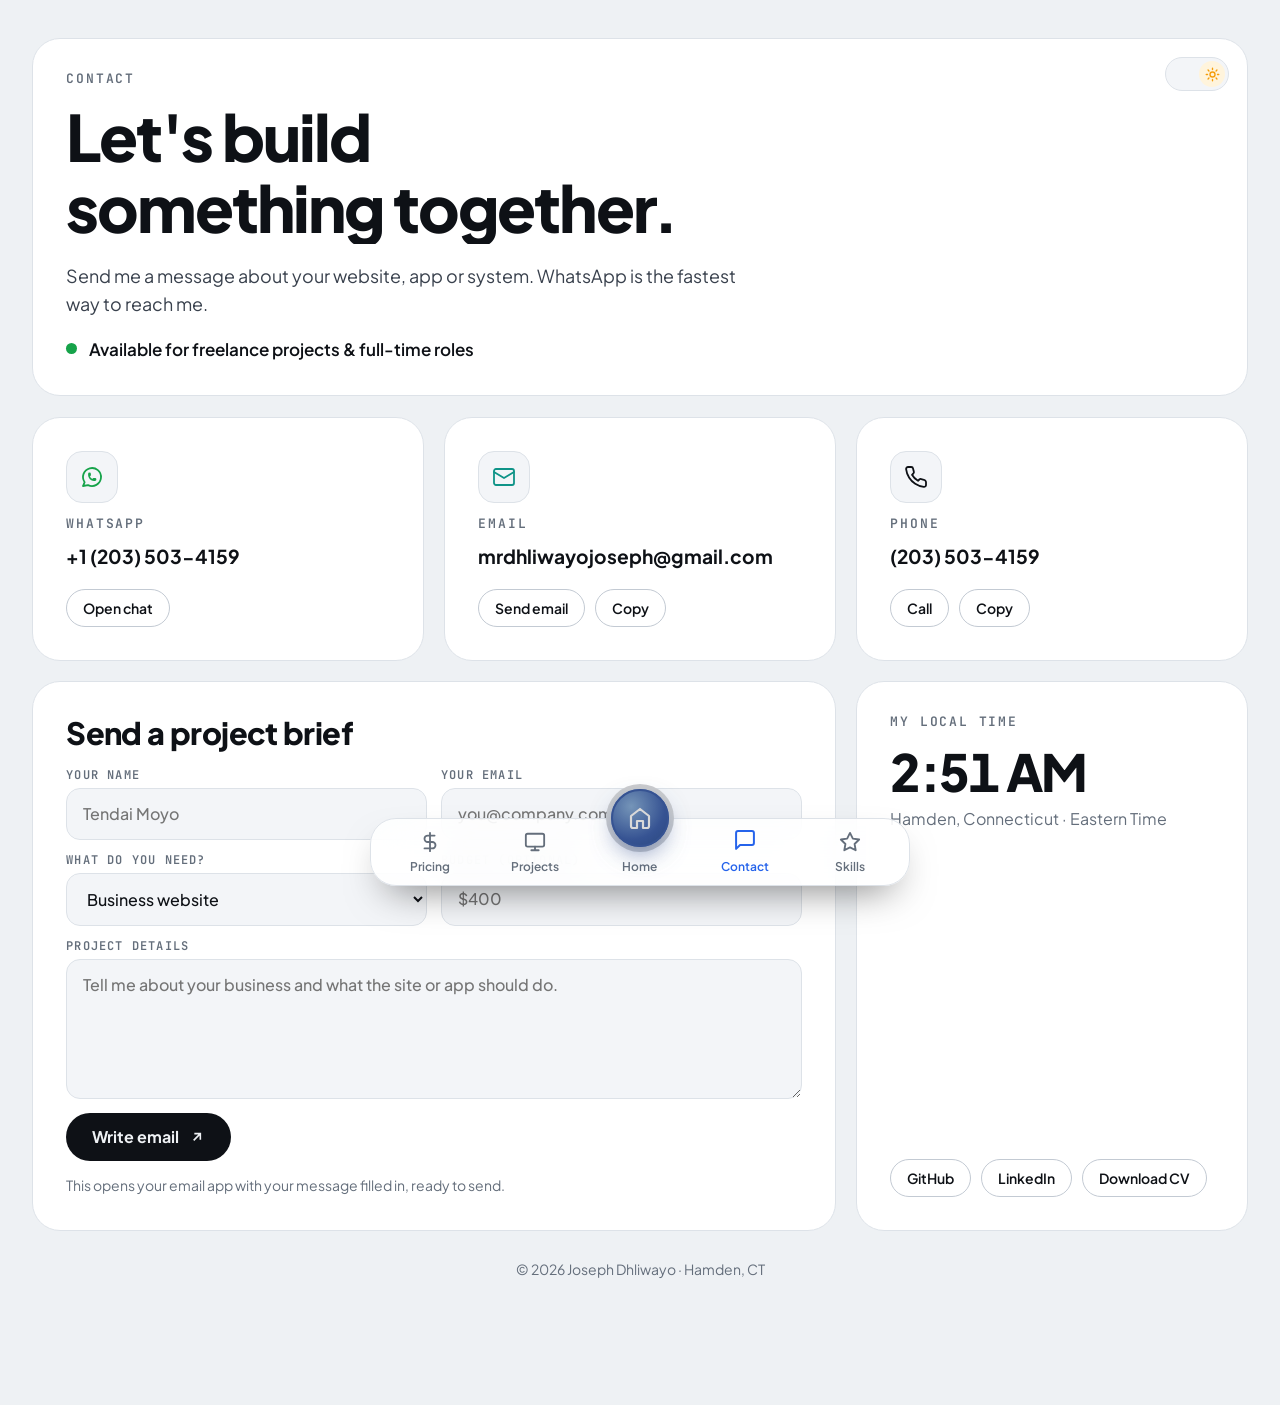
==== contact.html @ f0b7a766 "Split portfolio into five standalone pages Home, Pricing, Projects, Contact and Skills share styles." ====
<!doctype html>
<html lang="en" data-theme="dark">
<head>
<meta charset="utf-8">
<meta name="viewport" content="width=device-width, initial-scale=1, viewport-fit=cover">
<title>Contact · Joseph Dhliwayo</title>
<meta name="description" content="Contact Joseph Dhliwayo by WhatsApp, email or phone about your project.">
<meta name="theme-color" content="#0b0d10">
<script>
  // Set the theme before paint so there is no flash; skip the dock intro after the first page.
  (function () {
    var d = document.documentElement, t = null;
    try { t = localStorage.getItem('theme'); } catch (e) {}
    if (!t) t = matchMedia('(prefers-color-scheme: light)').matches ? 'light' : 'dark';
    d.setAttribute('data-theme', t);
    try { if (sessionStorage.getItem('dock')) d.classList.add('dock-seen'); sessionStorage.setItem('dock', 1); } catch (e) {}
  })();
</script>
<link rel="preconnect" href="https://fonts.googleapis.com">
<link rel="preconnect" href="https://fonts.gstatic.com" crossorigin>
<link rel="stylesheet" href="https://fonts.googleapis.com/css2?family=Plus+Jakarta+Sans:wght@400;500;600;700;800&family=JetBrains+Mono:wght@500;600&display=swap">
<link rel="stylesheet" href="styles.css">
</head>
<body>
<div class="wrap">
  <main class="grid">

    <section class="tile page-head">
      <button class="theme" id="theme" type="button" aria-label="Switch light or dark theme">
        <span class="knob">
          <svg class="moon" viewBox="0 0 24 24" fill="none" stroke="currentColor" stroke-width="2.2" stroke-linecap="round" stroke-linejoin="round"><path d="M21 12.8A9 9 0 1 1 11.2 3a7 7 0 0 0 9.8 9.8z"/></svg>
          <svg class="sun" viewBox="0 0 24 24" fill="none" stroke="currentColor" stroke-width="2.2" stroke-linecap="round"><circle cx="12" cy="12" r="4"/><path d="M12 2v2M12 20v2M4.9 4.9l1.4 1.4M17.7 17.7l1.4 1.4M2 12h2M20 12h2M4.9 19.1l1.4-1.4M17.7 6.3l1.4-1.4"/></svg>
        </span>
      </button>
      <div class="label">Contact</div>
      <h1 data-split>Let's build something together.</h1>
      <p>Send me a message about your website, app or system. WhatsApp is the fastest way to reach me.</p>
      <div class="status"><span class="dot"></span> Available for freelance projects &amp; full-time roles</div>
    </section>

    <section class="tile c-card">
      <span class="c-icon c-green"><svg viewBox="0 0 24 24" fill="none" stroke="currentColor" stroke-width="1.8" stroke-linecap="round" stroke-linejoin="round"><path d="M3 21l1.65-3.8a9 9 0 1 1 3.4 2.9L3 21"/><path d="M9 10a.5.5 0 0 0 1 0V9a.5.5 0 0 0-1 0v1a5 5 0 0 0 5 5h1a.5.5 0 0 0 0-1h-1a.5.5 0 0 0 0 1"/></svg></span>
      <span class="label">WhatsApp</span>
      <span class="val">+1 (203) 503-4159</span>
      <div class="actions">
        <a class="pill" href="https://wa.me/12035034159" target="_blank" rel="noopener">Open chat</a>
      </div>
    </section>

    <section class="tile c-card">
      <span class="c-icon c-teal"><svg viewBox="0 0 24 24" fill="none" stroke="currentColor" stroke-width="1.8" stroke-linecap="round" stroke-linejoin="round"><rect x="2" y="4" width="20" height="16" rx="2"/><path d="m22 7-10 6L2 7"/></svg></span>
      <span class="label">Email</span>
      <span class="val">mrdhliwayojoseph@gmail.com</span>
      <div class="actions">
        <a class="pill" href="mailto:mrdhliwayojoseph@gmail.com">Send email</a>
        <button class="pill" type="button" data-copy="mrdhliwayojoseph@gmail.com">Copy</button>
      </div>
    </section>

    <section class="tile c-card">
      <span class="c-icon"><svg viewBox="0 0 24 24" fill="none" stroke="currentColor" stroke-width="1.8" stroke-linecap="round" stroke-linejoin="round"><path d="M22 16.9v3a2 2 0 0 1-2.2 2 19.8 19.8 0 0 1-8.6-3.1 19.5 19.5 0 0 1-6-6A19.8 19.8 0 0 1 2.1 4.2 2 2 0 0 1 4.1 2h3a2 2 0 0 1 2 1.7c.1.9.4 1.8.7 2.7a2 2 0 0 1-.5 2.1L8 9.8a16 16 0 0 0 6 6l1.3-1.3a2 2 0 0 1 2.1-.4c.9.3 1.8.6 2.7.7a2 2 0 0 1 1.7 2z"/></svg></span>
      <span class="label">Phone</span>
      <span class="val">(203) 503-4159</span>
      <div class="actions">
        <a class="pill" href="tel:+12035034159">Call</a>
        <button class="pill" type="button" data-copy="+1 203 503 4159">Copy</button>
      </div>
    </section>

    <section class="tile form-tile">
      <h2>Send a project brief</h2>
      <form id="contact-form">
        <div class="field"><label for="name">Your name</label><input id="name" name="name" required autocomplete="name" placeholder="Tendai Moyo"></div>
        <div class="field"><label for="email">Your email</label><input id="email" name="email" type="email" required autocomplete="email" placeholder="you@company.com"></div>
        <div class="field"><label for="topic">What do you need?</label>
          <select id="topic" name="topic">
            <option>Business website</option>
            <option>Landing page</option>
            <option>Web app or system</option>
            <option>Mobile app</option>
            <option>Hourly work</option>
            <option>Full-time role</option>
          </select>
        </div>
        <div class="field"><label for="budget">Budget (optional)</label><input id="budget" name="budget" placeholder="$400"></div>
        <div class="field full"><label for="message">Project details</label><textarea id="message" name="message" required placeholder="Tell me about your business and what the site or app should do."></textarea></div>
        <button class="btn" type="submit">Write email <svg viewBox="0 0 24 24" fill="none" stroke="currentColor" stroke-width="2.4"><path d="M7 17 17 7M8 7h9v9"/></svg></button>
        <p class="form-note">This opens your email app with your message filled in, ready to send.</p>
      </form>
    </section>

    <section class="tile clock-tile">
      <span class="label">My local time</span>
      <div class="clock" id="clock">–</div>
      <p>Hamden, Connecticut · Eastern Time</p>
      <div class="actions" style="display:flex;gap:10px;flex-wrap:wrap;margin-top:auto;padding-top:12px">
        <a class="pill" href="https://github.com/JosephDhliwayo" target="_blank" rel="noopener">GitHub</a>
        <!-- EDIT: your LinkedIn profile URL -->
        <a class="pill" href="https://www.linkedin.com/" target="_blank" rel="noopener">LinkedIn</a>
        <a class="pill" href="cv.pdf" download>Download CV</a>
      </div>
    </section>

  </main>
  <footer>© <span id="yr">2026</span> Joseph Dhliwayo · Hamden, CT</footer>
</div>

<nav class="dock" aria-label="Pages">
  <a href="/pricing" data-page="pricing">
    <svg viewBox="0 0 24 24" fill="none" stroke="currentColor" stroke-width="2" stroke-linecap="round" stroke-linejoin="round"><path d="M12 2v20M17 5H9.5a3.5 3.5 0 0 0 0 7h5a3.5 3.5 0 0 1 0 7H6"/></svg>Pricing
  </a>
  <a href="/projects" data-page="projects">
    <svg viewBox="0 0 24 24" fill="none" stroke="currentColor" stroke-width="2" stroke-linecap="round" stroke-linejoin="round"><rect x="2" y="3" width="20" height="14" rx="2"/><path d="M8 21h8M12 17v4"/></svg>Projects
  </a>
  <a href="/" data-page="home" class="home">
    <span class="orb"><svg viewBox="0 0 24 24" fill="none" stroke="currentColor" stroke-width="2.2" stroke-linecap="round" stroke-linejoin="round"><path d="m3 10 9-7 9 7v10a2 2 0 0 1-2 2h-4v-7H9v7H5a2 2 0 0 1-2-2z"/></svg></span>Home
  </a>
  <a href="/contact" data-page="contact" class="active" aria-current="page">
    <svg viewBox="0 0 24 24" fill="none" stroke="currentColor" stroke-width="2" stroke-linecap="round" stroke-linejoin="round"><path d="M21 15a2 2 0 0 1-2 2H7l-4 4V5a2 2 0 0 1 2-2h14a2 2 0 0 1 2 2z"/></svg>Contact
  </a>
  <a href="/skills" data-page="skills">
    <svg viewBox="0 0 24 24" fill="none" stroke="currentColor" stroke-width="2" stroke-linecap="round" stroke-linejoin="round"><path d="m12 2 3.1 6.3 6.9 1-5 4.9 1.2 6.8L12 17.8 5.8 21l1.2-6.8-5-4.9 6.9-1z"/></svg>Skills
  </a>
</nav>

<script src="main.js"></script>
</body>
</html>
---- styles.css ----
/* Layout: 12-column bento grid of tiles; teal accent for labels, blue for the mobile dock. Dark-first. */
:root {
  --bg: #0b0d10;
  --tile: #12151a;
  --tile-2: #181c22;
  --tile-3: #1f242c;
  --line: #22272f;
  --line-2: #3a424d;
  --fg: #f2f4f7;
  --fg-2: #d6dbe1;
  --muted: #9aa3ae;
  --muted-2: #7f8893;
  --accent: #2dd4bf;
  --accent-line: #2a6f69;
  --blue: #2f8cff;
  --live: #22c55e;
  --cta-tint: #11201f;
  --glow: rgba(45, 212, 191, .10);
  --dock: rgba(18, 21, 26, .78);
  --display: "Plus Jakarta Sans", system-ui, -apple-system, "Segoe UI", sans-serif;
  --body: "Plus Jakarta Sans", system-ui, -apple-system, "Segoe UI", sans-serif;
  --mono: "JetBrains Mono", ui-monospace, Consolas, monospace;
  --r: 28px;
  --ease: cubic-bezier(.22, 1, .36, 1);
  color-scheme: dark;
}
:root[data-theme="light"] {
  --bg: #eef1f4;
  --tile: #ffffff;
  --tile-2: #f3f5f8;
  --tile-3: #e8ecf1;
  --line: #dde2e8;
  --line-2: #c3cad3;
  --fg: #0e1116;
  --fg-2: #39414d;
  --muted: #646e7b;
  --muted-2: #7a8491;
  --accent: #0f9488;
  --accent-line: #8fd8cf;
  --blue: #2563eb;
  --live: #16a34a;
  --cta-tint: #d8f2ee;
  --glow: rgba(15, 148, 136, .08);
  --dock: rgba(255, 255, 255, .82);
  color-scheme: light;
}
* { box-sizing: border-box; -webkit-tap-highlight-color: transparent; }
html, body { margin: 0; }
html { scroll-behavior: smooth; }
body {
  background: var(--bg);
  color: var(--fg);
  font: 16px/1.55 var(--body);
  -webkit-font-smoothing: antialiased;
  transition: background-color .4s, color .4s;
}
a { color: inherit; text-decoration: none; }
a:focus-visible, button:focus-visible { outline: 2px solid var(--accent); outline-offset: 3px; }
img { max-width: 100%; display: block; }
section, header, a, figure { scroll-margin-top: 16px; }

.wrap {
  max-width: 1440px;
  margin: 0 auto;
  padding-inline: clamp(16px, 2.5vw, 36px);
  padding-block: clamp(16px, 3vw, 56px);
}
.grid {
  display: grid;
  grid-template-columns: repeat(12, minmax(0, 1fr));
  gap: 20px;
}
.tile {
  background: var(--tile);
  border: 1px solid var(--line);
  border-radius: var(--r);
  padding: clamp(22px, 2.6vw, 44px);
  min-width: 0;
  position: relative;
  overflow: hidden;
  transition: border-color .3s, transform .4s var(--ease), background-color .4s, box-shadow .4s;
}
/* Pointer spotlight (desktop) */
.tile::before {
  content: ""; position: absolute; inset: 0; z-index: 3; pointer-events: none;
  background: radial-gradient(420px circle at var(--mx, 50%) var(--my, 50%), var(--glow), transparent 60%);
  opacity: 0; transition: opacity .4s;
}
@media (hover: hover) {
  .tile:hover::before { opacity: 1; }
  a.tile:hover { border-color: var(--line-2); transform: translateY(-4px); }
}
a.tile:active { transform: scale(.98); }

/* Entrance + scroll reveal (classes added by script, so no-JS shows everything) */
@keyframes rise { from { opacity: 0; transform: translateY(26px) scale(.98); } to { opacity: 1; transform: none; } }
.js .tile.enter { animation: rise .8s var(--ease) both; animation-delay: var(--d, 0ms); }
.js .reveal { opacity: 0; transform: translateY(34px) scale(.98); transition: opacity .8s var(--ease), transform .8s var(--ease); transition-delay: var(--d, 0ms); }
.js .reveal.in { opacity: 1; transform: none; }

.label {
  font: 600 13px/1 var(--mono);
  letter-spacing: .14em;
  text-transform: uppercase;
  color: var(--muted);
}
.arrow {
  width: 56px; height: 56px; border-radius: 50%;
  border: 1px solid var(--line);
  display: grid; place-items: center;
  flex: none;
  transition: background .3s, color .3s, transform .4s var(--ease);
}
.arrow svg { width: 18px; height: 18px; transition: transform .4s var(--ease); }
a:hover .arrow { background: var(--fg); color: var(--bg); }
a:hover .arrow svg { transform: rotate(45deg); }

/* Row 1 */
.hero { grid-column: span 5; display: flex; flex-direction: column; justify-content: space-between; gap: 48px; }
.hero h1 { font: 800 clamp(30px, 3.6vw, 54px)/1.1 var(--display); letter-spacing: -.02em; margin: 0 0 18px; text-wrap: balance; padding-right: 64px; }
.hero h1 .w { display: inline-block; overflow: hidden; vertical-align: bottom; padding-bottom: .06em; }
.hero h1 .w > span { display: inline-block; animation: word .9s var(--ease) both; animation-delay: calc(150ms + var(--i) * 70ms); }
@keyframes word { from { transform: translateY(105%); } to { transform: none; } }
.hero p { font-size: clamp(17px, 1.4vw, 22px); margin: 0; max-width: 34ch; color: var(--fg-2); }
.hero p a { background: linear-gradient(var(--fg), var(--fg)) 0 100% / 100% 2px no-repeat; transition: background-size .4s var(--ease); }
.hero p a:hover { background-size: 0 2px; background-position: 100% 100%; }
.status { display: flex; align-items: center; gap: 12px; font-weight: 600; font-size: 17px; }
.dot { width: 11px; height: 11px; flex: none; border-radius: 50%; background: var(--live); box-shadow: 0 0 0 0 rgba(34,197,94,.6); animation: pulse 2.4s infinite; }
@keyframes pulse { 70% { box-shadow: 0 0 0 10px rgba(34,197,94,0); } 100% { box-shadow: 0 0 0 0 rgba(34,197,94,0); } }

/* Theme toggle */
.theme {
  position: absolute; top: 18px; right: 18px; z-index: 4;
  width: 64px; height: 34px; border-radius: 999px; padding: 0;
  background: var(--tile-2); border: 1px solid var(--line); cursor: pointer;
  transition: background .4s, border-color .3s;
}
.theme:hover { border-color: var(--line-2); }
.theme .knob {
  position: absolute; top: 3px; left: 3px; width: 26px; height: 26px; border-radius: 50%;
  display: grid; place-items: center; background: var(--tile-3); color: var(--blue);
  transition: transform .5s var(--ease), background .4s, color .4s;
}
:root[data-theme="light"] .theme .knob { transform: translateX(30px); color: #f59e0b; background: #fff4dc; }
.theme svg { width: 15px; height: 15px; position: absolute; transition: opacity .3s, transform .5s var(--ease); }
.theme .sun { opacity: 0; transform: rotate(-90deg) scale(.5); }
:root[data-theme="light"] .theme .sun { opacity: 1; transform: none; }
:root[data-theme="light"] .theme .moon { opacity: 0; transform: rotate(90deg) scale(.5); }

.proj-sm { grid-column: span 2; padding: 12px; display: flex; }
.shot {
  flex: 1; border-radius: 18px; min-height: 300px;
  position: relative; overflow: hidden;
  display: flex; flex-direction: column; justify-content: flex-end;
  padding: 18px;
  background: #181c22;
  color: #f2f4f7;
}
.shot::after { content: ""; position: absolute; inset: 0; background: linear-gradient(to top, rgba(8,10,13,.95) 10%, rgba(8,10,13,0) 62%); }
.shot > * { position: relative; z-index: 1; }
.shot > img { position: absolute; inset: 0; width: 100%; height: 100%; object-fit: cover; object-position: top left; z-index: 0; transition: transform 1.2s var(--ease), object-position 4s ease; }
a:hover .shot > img { transform: scale(1.06); }
.shot .kind { font: 700 12px/1 var(--mono); letter-spacing: .12em; text-transform: uppercase; color: #2dd4bf; margin-bottom: 8px; }
.shot .name { font-weight: 700; font-size: 17px; display: flex; justify-content: space-between; gap: 8px; align-items: center; }
.shot .name span { overflow: hidden; text-overflow: ellipsis; white-space: nowrap; }
.shot .name svg { width: 14px; height: 14px; flex: none; }

.socials { grid-column: span 3; display: grid; grid-template-columns: repeat(3, minmax(0, 1fr)); align-content: center; gap: 14px; padding: 22px; }
.icon-btn {
  width: 100%; min-width: 0; aspect-ratio: 1 / 1.15; max-width: 100%;
  border-radius: 20px; background: var(--tile-2); border: 1px solid var(--line);
  display: grid; place-items: center;
  transition: background .3s, border-color .3s, transform .4s var(--ease);
}
.icon-btn:hover { background: var(--tile-3); border-color: var(--line-2); transform: translateY(-3px); }
.icon-btn:active { transform: scale(.92); }
.icon-btn svg { width: 30px; height: 30px; transition: transform .4s var(--ease); }
.icon-btn:hover svg { transform: scale(1.12); }
.c-teal { color: var(--accent); }
.c-green { color: var(--live); }

/* Row 2 */
.photo { grid-column: span 3; padding: 0; min-height: 380px; margin: 0; background: linear-gradient(160deg, #2a2f36, #121417); color: #f2f4f7; }
.photo img { position: absolute; inset: 0; width: 100%; height: 100%; object-fit: cover; filter: grayscale(1) contrast(1.05); transition: transform 1.2s var(--ease), filter .6s; }
.photo:hover img { transform: scale(1.05); filter: grayscale(.2); }
.photo .initials { position: absolute; inset: 0; display: grid; place-items: center; font: 800 96px/1 var(--display); color: #2c323a; letter-spacing: -.04em; }
.photo .cap { position: absolute; left: 24px; bottom: 22px; z-index: 1; }
.photo .cap b { display: block; font: 800 19px/1.2 var(--display); letter-spacing: .06em; text-transform: uppercase; }
.photo .cap span { color: #c3c9d1; font-size: 15px; }
.photo::after { content: ""; position: absolute; inset: 0; background: linear-gradient(to top, rgba(0,0,0,.7), transparent 45%); }

.about { grid-column: span 4; display: flex; flex-direction: column; gap: 28px; border-bottom-color: var(--accent-line); }
.about-top { display: flex; justify-content: space-between; align-items: center; gap: 12px; }
.explore {
  display: inline-flex; align-items: center; gap: 7px;
  font: 700 11px/1 var(--mono); letter-spacing: .1em; text-transform: uppercase;
  color: var(--blue); border: 1px solid color-mix(in srgb, var(--blue) 45%, transparent);
  background: color-mix(in srgb, var(--blue) 10%, transparent);
  padding: 7px 11px; border-radius: 999px;
}
.explore i { width: 6px; height: 6px; border-radius: 50%; background: currentColor; animation: blink 1.6s infinite; }
@keyframes blink { 50% { opacity: .25; } }
.about h2 { font: 800 clamp(24px, 2.4vw, 36px)/1.22 var(--display); letter-spacing: -.015em; margin: 0; text-wrap: balance; }
.row-end { margin-top: auto; display: flex; align-items: center; justify-content: space-between; gap: 16px; font-weight: 600; font-size: 18px; }

.feature { grid-column: span 5; padding: 12px; display: flex; }
.feature .shot { min-height: 360px; padding: 26px; }
.feature .shot > img { animation: drift 16s ease-in-out infinite alternate; }
@keyframes drift { from { transform: scale(1.02); object-position: 0 0; } to { transform: scale(1.1); object-position: 30% 20%; } }
.feature .badge {
  position: absolute; top: 26px; left: 26px; z-index: 1;
  background: rgba(10,14,18,.88); border: 1px solid #2b6d68; color: #2dd4bf;
  font: 700 13px/1 var(--mono); letter-spacing: .14em; text-transform: uppercase;
  padding: 10px 16px; border-radius: 999px;
}
.feature .name { font-size: clamp(20px, 1.9vw, 28px); font-weight: 800; }
.feature .name span { white-space: normal; }
.feature .arrow { background: #f2f4f7; color: #0b0d10; width: 64px; height: 64px; border: 0; }

/* Row 3 */
.rates { grid-column: span 3; display: flex; flex-direction: column; gap: 18px; }
.price { font: 800 clamp(44px, 5vw, 72px)/1 var(--display); letter-spacing: -.03em; margin-top: 18px; font-variant-numeric: tabular-nums; }
.price small { font-size: .32em; font-weight: 600; letter-spacing: 0; }
.rates p { margin: 0; font-size: 18px; color: var(--fg-2); }
.rates .row-end { justify-content: flex-end; }

.stack { grid-column: span 4; display: flex; flex-direction: column; gap: 22px; }
.chips { display: flex; flex-wrap: wrap; gap: 10px; }
.chip { font: 500 14px/1 var(--mono); padding: 10px 14px; border-radius: 999px; background: var(--tile-2); border: 1px solid var(--line); color: var(--fg-2); transition: border-color .3s, color .3s, transform .3s var(--ease); }
.chip:hover { border-color: var(--accent); color: var(--accent); transform: translateY(-2px); }
.js .stack .chip { opacity: 0; transform: translateY(10px) scale(.9); }
.js .stack.in .chip, .js .stack.enter .chip { animation: pop .5s var(--ease) both; animation-delay: calc(250ms + var(--c) * 45ms); }
@keyframes pop { from { opacity: 0; transform: translateY(10px) scale(.9); } to { opacity: 1; transform: none; } }

.exp { grid-column: span 5; display: flex; flex-direction: column; gap: 22px; }
.timeline { display: grid; margin: 0; padding: 0; list-style: none; }
.timeline li { display: grid; grid-template-columns: 1fr auto; gap: 4px 16px; padding: 16px 0; border-top: 1px solid var(--line); }
.timeline li:first-child { border-top: 0; padding-top: 4px; }
.timeline b { font-weight: 700; font-size: 17px; }
.timeline span { color: var(--muted); font-size: 15px; }
.timeline time { font: 500 14px/1.6 var(--mono); color: var(--muted); grid-row: span 2; }

/* Selected work */
.work-head { grid-column: span 12; display: flex; flex-wrap: wrap; align-items: end; justify-content: space-between; gap: 12px 24px; padding: 24px 4px 4px; }
.work-head h2 { font: 800 clamp(26px, 2.6vw, 38px)/1.1 var(--display); letter-spacing: -.02em; margin: 10px 0 0; }
.work-head p { margin: 0; color: var(--muted); max-width: 46ch; }
.work { grid-column: span 3; padding: 10px; display: flex; flex-direction: column; }
.thumb { aspect-ratio: 16 / 10; max-width: 100%; border-radius: 18px; overflow: hidden; position: relative; background: var(--tile-2); }
.thumb img { width: 100%; height: 100%; object-fit: cover; object-position: top; transition: transform .9s var(--ease), object-position 3s ease; }
a.work:hover .thumb img { transform: scale(1.05); object-position: bottom; }
.thumb.ph { display: grid; place-items: center; }
.thumb .mono { font: 800 44px/1 var(--display); color: rgba(255,255,255,.22); letter-spacing: -.03em; transition: transform .6s var(--ease); }
.work:hover .thumb .mono { transform: scale(1.1); }
.ph-a { background: radial-gradient(120% 80% at 20% 10%, #1f6f8b 0%, #12313d 45%, #0d1418 100%); }
.ph-b { background: radial-gradient(120% 80% at 80% 15%, #b9894f 0%, #4a3826 45%, #15110d 100%); }
.ph-c { background: radial-gradient(110% 90% at 70% 20%, #3b5bdb 0%, #1b2a5e 45%, #0c1020 100%); }
.ph-d { background: radial-gradient(120% 90% at 30% 20%, #1d7a5a 0%, #12352a 45%, #0b1612 100%); }
.work .meta { padding: 16px 10px 10px; display: flex; flex-direction: column; gap: 6px; flex: 1; }
.work .kind { font: 700 12px/1 var(--mono); letter-spacing: .12em; text-transform: uppercase; color: var(--accent); }
.work h3 { margin: 0; font: 700 18px/1.3 var(--display); display: flex; justify-content: space-between; align-items: start; gap: 10px; }
.work h3 svg { width: 14px; height: 14px; flex: none; margin-top: 5px; transition: transform .4s var(--ease); }
a.work:hover h3 svg { transform: translate(3px, -3px); }
.work p { margin: 0; color: var(--muted); font-size: 14.5px; line-height: 1.5; }
.work .tags { font: 500 12.5px/1.5 var(--mono); color: var(--muted-2); margin-top: auto; padding-top: 6px; }
.private { font: 600 10.5px/1 var(--mono); letter-spacing: .1em; text-transform: uppercase; color: var(--muted); border: 1px solid var(--line); border-radius: 999px; padding: 6px 9px; flex: none; }

.cta { grid-column: span 12; display: flex; flex-wrap: wrap; align-items: center; justify-content: space-between; gap: 24px; background: linear-gradient(120deg, var(--cta-tint), var(--tile) 60%); }
.cta h2 { font: 800 clamp(26px, 3vw, 44px)/1.1 var(--display); letter-spacing: -.02em; margin: 8px 0 0; text-wrap: balance; }
.cta-actions { display: flex; flex-wrap: wrap; gap: 12px; }
.btn { display: inline-flex; align-items: center; gap: 10px; background: var(--fg); color: var(--bg); font-weight: 700; padding: 16px 26px; border-radius: 999px; transition: transform .3s var(--ease), box-shadow .3s; }
.btn.ghost { background: transparent; color: var(--fg); border: 1px solid var(--line-2); }
.btn:hover { transform: translateY(-2px); box-shadow: 0 10px 30px -12px var(--accent); }
.btn:active { transform: scale(.96); }
.btn svg { width: 16px; height: 16px; }
footer { text-align: center; color: var(--muted); font-size: 14px; padding-top: 28px; }

/* Page transitions between the standalone pages (Chrome, Edge, Safari 18+) */
@view-transition { navigation: auto; }
::view-transition-old(root) { animation: .35s var(--ease) both fade-out; }
::view-transition-new(root) { animation: .5s var(--ease) both fade-in; }
@keyframes fade-out { to { opacity: 0; transform: translateY(-10px); } }
@keyframes fade-in { from { opacity: 0; transform: translateY(14px); } }
.theme-switching::view-transition-old(root), .theme-switching::view-transition-new(root) { animation: none; mix-blend-mode: normal; }

/* Dock: floating bottom navigation on every page */
.wrap { padding-bottom: calc(124px + env(safe-area-inset-bottom, 0px)); }
.dock {
  display: grid; grid-template-columns: repeat(5, 1fr); align-items: end;
  position: fixed; z-index: 50; left: 50%; translate: -50% 0;
  width: min(540px, calc(100% - 24px));
  bottom: calc(14px + env(safe-area-inset-bottom, 0px));
  height: 68px; padding: 0 6px 8px;
  background: var(--dock); border: 1px solid var(--line); border-radius: 26px;
  backdrop-filter: blur(18px) saturate(1.4); -webkit-backdrop-filter: blur(18px) saturate(1.4);
  box-shadow: 0 18px 40px -18px rgba(0,0,0,.6);
  view-transition-name: dock;
  animation: dock-in .9s var(--ease) .5s both;
}
.dock-seen .dock { animation: none; }
@keyframes dock-in { from { transform: translateY(140%); } to { transform: none; } }
.dock a {
  display: flex; flex-direction: column; align-items: center; gap: 5px;
  font-size: 12px; font-weight: 600; color: var(--muted);
  transition: color .3s, transform .3s var(--ease);
}
.dock a:hover { color: var(--fg); }
.dock a svg { width: 22px; height: 22px; transition: transform .4s var(--ease); }
.dock a:hover svg { transform: translateY(-2px); }
.dock a.active { color: var(--blue); }
.dock a.active svg { transform: translateY(-2px) scale(1.08); }
.dock a:active { transform: scale(.88); }
.dock .home { position: relative; justify-content: flex-end; height: 100%; }
.dock .home .orb {
  position: absolute; left: 50%; top: -30px; translate: -50% 0;
  width: 58px; height: 58px; border-radius: 50%;
  display: grid; place-items: center; color: #fff;
  background: radial-gradient(circle at 35% 30%, #6fb3ff, var(--blue) 60%, #1456c8);
  box-shadow: 0 10px 26px -6px color-mix(in srgb, var(--blue) 70%, transparent), 0 0 0 5px var(--bg);
  animation: float 3.2s ease-in-out infinite;
}
.dock .home:not(.active) .orb { filter: saturate(.55) brightness(.85); }
.dock .home .orb::after {
  content: ""; position: absolute; inset: 0; border-radius: 50%;
  border: 2px solid var(--blue); animation: ring 2.6s ease-out infinite;
}
.dock .home .orb svg { width: 24px; height: 24px; }
@keyframes float { 50% { transform: translateY(-4px); } }
@keyframes ring { from { transform: scale(1); opacity: .7; } to { transform: scale(1.55); opacity: 0; } }

/* Page header used on Pricing, Projects, Contact and Skills */
.page-head { grid-column: span 12; display: flex; flex-direction: column; gap: 18px; padding-right: clamp(22px, 8vw, 120px); }
.page-head h1 { font: 800 clamp(32px, 5vw, 68px)/1.04 var(--display); letter-spacing: -.03em; margin: 0; max-width: 18ch; text-wrap: balance; }
.page-head h1 .w { display: inline-block; overflow: hidden; vertical-align: bottom; padding-bottom: .06em; }
.page-head h1 .w > span { display: inline-block; animation: word .9s var(--ease) both; animation-delay: calc(150ms + var(--i) * 70ms); }
.page-head p { margin: 0; font-size: clamp(17px, 1.4vw, 21px); color: var(--fg-2); max-width: 52ch; }
.back { display: inline-flex; align-items: center; gap: 8px; color: var(--muted); font-weight: 600; font-size: 15px; transition: color .3s, gap .3s var(--ease); width: fit-content; }
.back:hover { color: var(--fg); gap: 12px; }
.back svg { width: 16px; height: 16px; }
.section-label { grid-column: span 12; padding: 18px 4px 0; }

/* Pricing */
.plan { grid-column: span 3; display: flex; flex-direction: column; gap: 16px; }
.plan h2 { margin: 0; font: 700 20px/1.25 var(--display); }
.plan .from { font: 600 13px/1 var(--mono); color: var(--muted); letter-spacing: .06em; text-transform: uppercase; }
.plan .amount { font: 800 clamp(40px, 3.6vw, 52px)/1 var(--display); letter-spacing: -.03em; font-variant-numeric: tabular-nums; }
.plan p { margin: 0; color: var(--muted); font-size: 15px; }
.plan ul { list-style: none; margin: 4px 0 0; padding: 0; display: grid; gap: 10px; }
.plan li { display: grid; grid-template-columns: 18px 1fr; gap: 10px; font-size: 15px; color: var(--fg-2); }
.plan li::before { content: "\2713"; width: 18px; height: 18px; border-radius: 50%; margin-top: 2px; display: grid; place-items: center; font-size: 11px; font-weight: 800; color: var(--accent); background: color-mix(in srgb, var(--accent) 16%, transparent); }
.plan .btn { margin-top: auto; justify-content: center; }
.plan.pop { border-color: var(--accent-line); background: linear-gradient(170deg, var(--cta-tint), var(--tile) 55%); }
.tag { align-self: flex-start; font: 700 11px/1 var(--mono); letter-spacing: .1em; text-transform: uppercase; color: var(--accent); border: 1px solid var(--accent-line); border-radius: 999px; padding: 7px 10px; }
.hourly { grid-column: span 5; display: flex; flex-direction: column; gap: 14px; }
.hourly .price { margin-top: 8px; }
.hourly p { margin: 0; color: var(--fg-2); font-size: 17px; }
.steps { grid-column: span 7; display: flex; flex-direction: column; gap: 22px; }
.steps ol { list-style: none; margin: 0; padding: 0; display: grid; grid-template-columns: repeat(2, minmax(0, 1fr)); gap: 14px; counter-reset: s; }
.steps li { counter-increment: s; background: var(--tile-2); border: 1px solid var(--line); border-radius: 18px; padding: 18px; display: grid; gap: 6px; }
.steps li::before { content: "0" counter(s); font: 600 13px/1 var(--mono); color: var(--accent); }
.steps b { font-size: 17px; }
.steps span { color: var(--muted); font-size: 14.5px; }

/* Projects page */
.stats { grid-column: span 4; display: grid; grid-template-rows: repeat(3, 1fr); padding-block: 12px; }
.stat { display: flex; align-items: baseline; justify-content: space-between; gap: 16px; padding: 18px 0; border-top: 1px solid var(--line); }
.stat:first-child { border-top: 0; }
.stat b { font: 800 clamp(36px, 3.4vw, 50px)/1 var(--display); letter-spacing: -.03em; font-variant-numeric: tabular-nums; }
.stat span { color: var(--muted); text-align: right; }
.feature.wide { grid-column: span 8; }
.feature.wide .shot { min-height: 420px; }
.proj-sm.wide { grid-column: span 6; }
.proj-sm.wide .shot { min-height: 340px; }

/* Contact page */
.c-card { grid-column: span 4; display: flex; flex-direction: column; gap: 14px; }
.c-icon { width: 52px; height: 52px; border-radius: 16px; display: grid; place-items: center; background: var(--tile-2); border: 1px solid var(--line); transition: transform .5s var(--ease); }
.c-card:hover .c-icon { transform: rotate(-8deg) scale(1.06); }
.c-icon svg { width: 24px; height: 24px; }
.c-card .val { font: 700 clamp(17px, 1.5vw, 21px)/1.3 var(--display); overflow-wrap: anywhere; user-select: all; }
.c-card .actions { display: flex; gap: 10px; flex-wrap: wrap; margin-top: auto; padding-top: 6px; }
.pill { display: inline-flex; align-items: center; gap: 8px; font: 600 14px/1 var(--body); padding: 11px 16px; border-radius: 999px; border: 1px solid var(--line-2); background: transparent; color: var(--fg); cursor: pointer; transition: background .3s, color .3s, transform .3s var(--ease); }
.pill:hover { background: var(--fg); color: var(--bg); }
.pill:active { transform: scale(.95); }
.pill.done { background: var(--accent); border-color: var(--accent); color: #04211d; }
.clock-tile { grid-column: span 4; display: flex; flex-direction: column; gap: 10px; }
.clock { font: 800 clamp(40px, 4vw, 56px)/1 var(--display); letter-spacing: -.03em; font-variant-numeric: tabular-nums; margin-top: 8px; }
.clock-tile p { margin: 0; color: var(--muted); }
.form-tile { grid-column: span 8; display: flex; flex-direction: column; gap: 18px; }
.form-tile h2 { margin: 0; font: 800 clamp(24px, 2.4vw, 34px)/1.15 var(--display); letter-spacing: -.02em; }
form { display: grid; grid-template-columns: repeat(2, minmax(0, 1fr)); gap: 14px; }
.field { display: grid; gap: 7px; min-width: 0; }
.field.full { grid-column: 1 / -1; }
.field label { font: 600 12px/1 var(--mono); letter-spacing: .1em; text-transform: uppercase; color: var(--muted); }
.field input, .field select, .field textarea {
  font: 500 16px/1.4 var(--body); color: var(--fg); background: var(--tile-2);
  border: 1px solid var(--line); border-radius: 14px; padding: 14px 16px; width: 100%; min-width: 0;
  transition: border-color .3s, box-shadow .3s;
}
.field textarea { min-height: 140px; resize: vertical; }
.field input:focus, .field select:focus, .field textarea:focus { outline: 0; border-color: var(--accent); box-shadow: 0 0 0 4px color-mix(in srgb, var(--accent) 18%, transparent); }
form .btn { border: 0; cursor: pointer; font: 700 16px/1 var(--body); justify-self: start; }
.form-note { grid-column: 1 / -1; margin: 0; color: var(--muted); font-size: 14px; }

/* Skills page */
.skill-group { grid-column: span 4; display: flex; flex-direction: column; gap: 16px; }
.skill-group h2 { margin: 0; font: 700 21px/1.25 var(--display); }
.skill-group p { margin: 0; color: var(--muted); font-size: 15px; }
.g-icon { width: 46px; height: 46px; border-radius: 14px; display: grid; place-items: center; background: color-mix(in srgb, var(--accent) 12%, transparent); color: var(--accent); }
.g-icon svg { width: 22px; height: 22px; }
.js .chips.anim .chip { opacity: 0; }
.js .in .chips.anim .chip, .js .enter .chips.anim .chip { animation: pop .5s var(--ease) both; animation-delay: calc(250ms + var(--c) * 45ms); }
.exp.wide { grid-column: span 7; }
.comp { grid-column: span 5; display: flex; flex-direction: column; gap: 18px; }
.comp ul { list-style: none; margin: 0; padding: 0; display: grid; gap: 16px; }
.comp li { display: grid; gap: 4px; }
.comp b { font-size: 17px; }
.comp span { color: var(--muted); font-size: 15px; }

/* Responsive */
@media (max-width: 1200px) {
  .hero { grid-column: span 12; }
  .proj-sm { grid-column: span 4; }
  .socials { grid-column: span 4; }
  .photo { grid-column: span 4; }
  .about { grid-column: span 8; }
  .feature { grid-column: span 8; }
  .rates { grid-column: span 4; }
  .stack { grid-column: span 6; }
  .exp { grid-column: span 6; }
  .work { grid-column: span 4; }
  .plan { grid-column: span 6; }
  .hourly, .steps { grid-column: span 12; }
  .feature.wide { grid-column: span 12; }
  .stats { grid-column: span 12; grid-template-rows: none; grid-template-columns: repeat(3, minmax(0, 1fr)); gap: 20px; }
  .stat { border-top: 0; flex-direction: column; align-items: flex-start; padding: 6px 0; }
  .stat span { text-align: left; }
  .c-card, .clock-tile { grid-column: span 6; }
  .form-tile { grid-column: span 12; }
  .skill-group { grid-column: span 6; }
  .exp.wide, .comp { grid-column: span 12; }
}
@media (max-width: 900px) {
  .work { grid-column: span 6; }
}
@media (max-width: 760px) {
  :root { --r: 24px; }
  .wrap { padding-top: 14px; }
  .grid { gap: 14px; }
  .tile { padding: 24px; }
  .hero, .about, .feature, .socials, .stack, .exp, .work, .work-head, .cta { grid-column: span 12; }
  .photo, .rates, .proj-sm { grid-column: span 6; }
  /* Home order matches the phone layout: intro, photo + rates, about, then work */
  .home-grid .hero { order: 1; gap: 40px; padding-top: 46px; }
  .home-grid .photo { order: 2; }
  .home-grid .rates { order: 3; }
  .home-grid .about { order: 4; }
  .home-grid .feature { order: 5; }
  .home-grid .proj-sm { order: 6; }
  .home-grid .socials { order: 7; }
  .home-grid .stack { order: 8; }
  .home-grid .exp { order: 9; }
  .home-grid .cta { order: 12; }
  .hero h1 { padding-right: 0; font-size: clamp(26px, 7.4vw, 34px); }
  .hero p { font-size: 17px; }
  .status { font-size: 15px; }
  .photo { min-height: 250px; }
  .photo .initials { font-size: 64px; }
  .photo .cap { left: 16px; bottom: 14px; }
  .photo .cap b { font-size: 15px; }
  .photo .cap span { font-size: 13px; }
  .rates { padding: 20px; gap: 10px; }
  .rates .label { font-size: 12px; }
  .price { font-size: clamp(40px, 12vw, 52px); margin-top: 26px; }
  .rates p { font-size: 14px; color: var(--muted); }
  .rates .arrow { width: 44px; height: 44px; }
  .about { gap: 22px; }
  .about h2 { font-size: clamp(22px, 6vw, 28px); }
  .row-end { font-size: 16px; }
  .feature .shot { min-height: 300px; padding: 20px; }
  .feature .badge { top: 18px; left: 18px; font-size: 11px; padding: 8px 12px; }
  .feature .arrow { width: 52px; height: 52px; }
  .proj-sm .shot { min-height: 220px; padding: 14px; }
  .shot .name { font-size: 15px; }
  .socials { grid-template-columns: repeat(6, minmax(0, 1fr)); gap: 8px; padding: 12px; }
  .icon-btn { aspect-ratio: 1 / 1; border-radius: 14px; }
  .icon-btn svg { width: 22px; height: 22px; }
  .work-head { padding-top: 14px; }
  .cta .btn { flex: 1; justify-content: center; }
  .cta-actions { width: 100%; }

  .page-head { padding: 54px 24px 26px; }
  .plan, .c-card, .clock-tile, .skill-group { grid-column: span 12; }
  .steps ol { grid-template-columns: minmax(0, 1fr); }
  .feature.wide .shot { min-height: 320px; }
  .proj-sm.wide { grid-column: span 12; }
  .proj-sm.wide .shot { min-height: 260px; }
  .stats { gap: 10px; padding: 20px; }
  .stat b { font-size: 32px; }
  .stat span { font-size: 13px; }
  form { grid-template-columns: minmax(0, 1fr); }
  form .btn { justify-self: stretch; justify-content: center; }
}
@media (max-width: 380px) {
  .photo, .rates, .proj-sm { grid-column: span 12; }
}
@media (prefers-reduced-motion: reduce) {
  *, *::before, *::after { animation: none !important; transition: none !important; }
  html { scroll-behavior: auto; }
  .js .reveal, .js .stack .chip, .js .chips.anim .chip { opacity: 1 !important; transform: none !important; }
  @view-transition { navigation: none; }
}

/* Home: selected work preview */
.mini-grid { display: grid; grid-template-columns: repeat(2, minmax(0, 1fr)); gap: 10px; }
.mini-grid img { width: 100%; aspect-ratio: 16 / 10; object-fit: cover; object-position: top; border-radius: 12px; border: 1px solid var(--line); transition: transform .6s var(--ease); }
a:hover .mini-grid img:nth-child(odd) { transform: translateY(-4px) rotate(-1deg); }
a:hover .mini-grid img:nth-child(even) { transform: translateY(4px) rotate(1deg); }
.c-icon.c-green { color: var(--live); }
.c-icon.c-teal { color: var(--accent); }
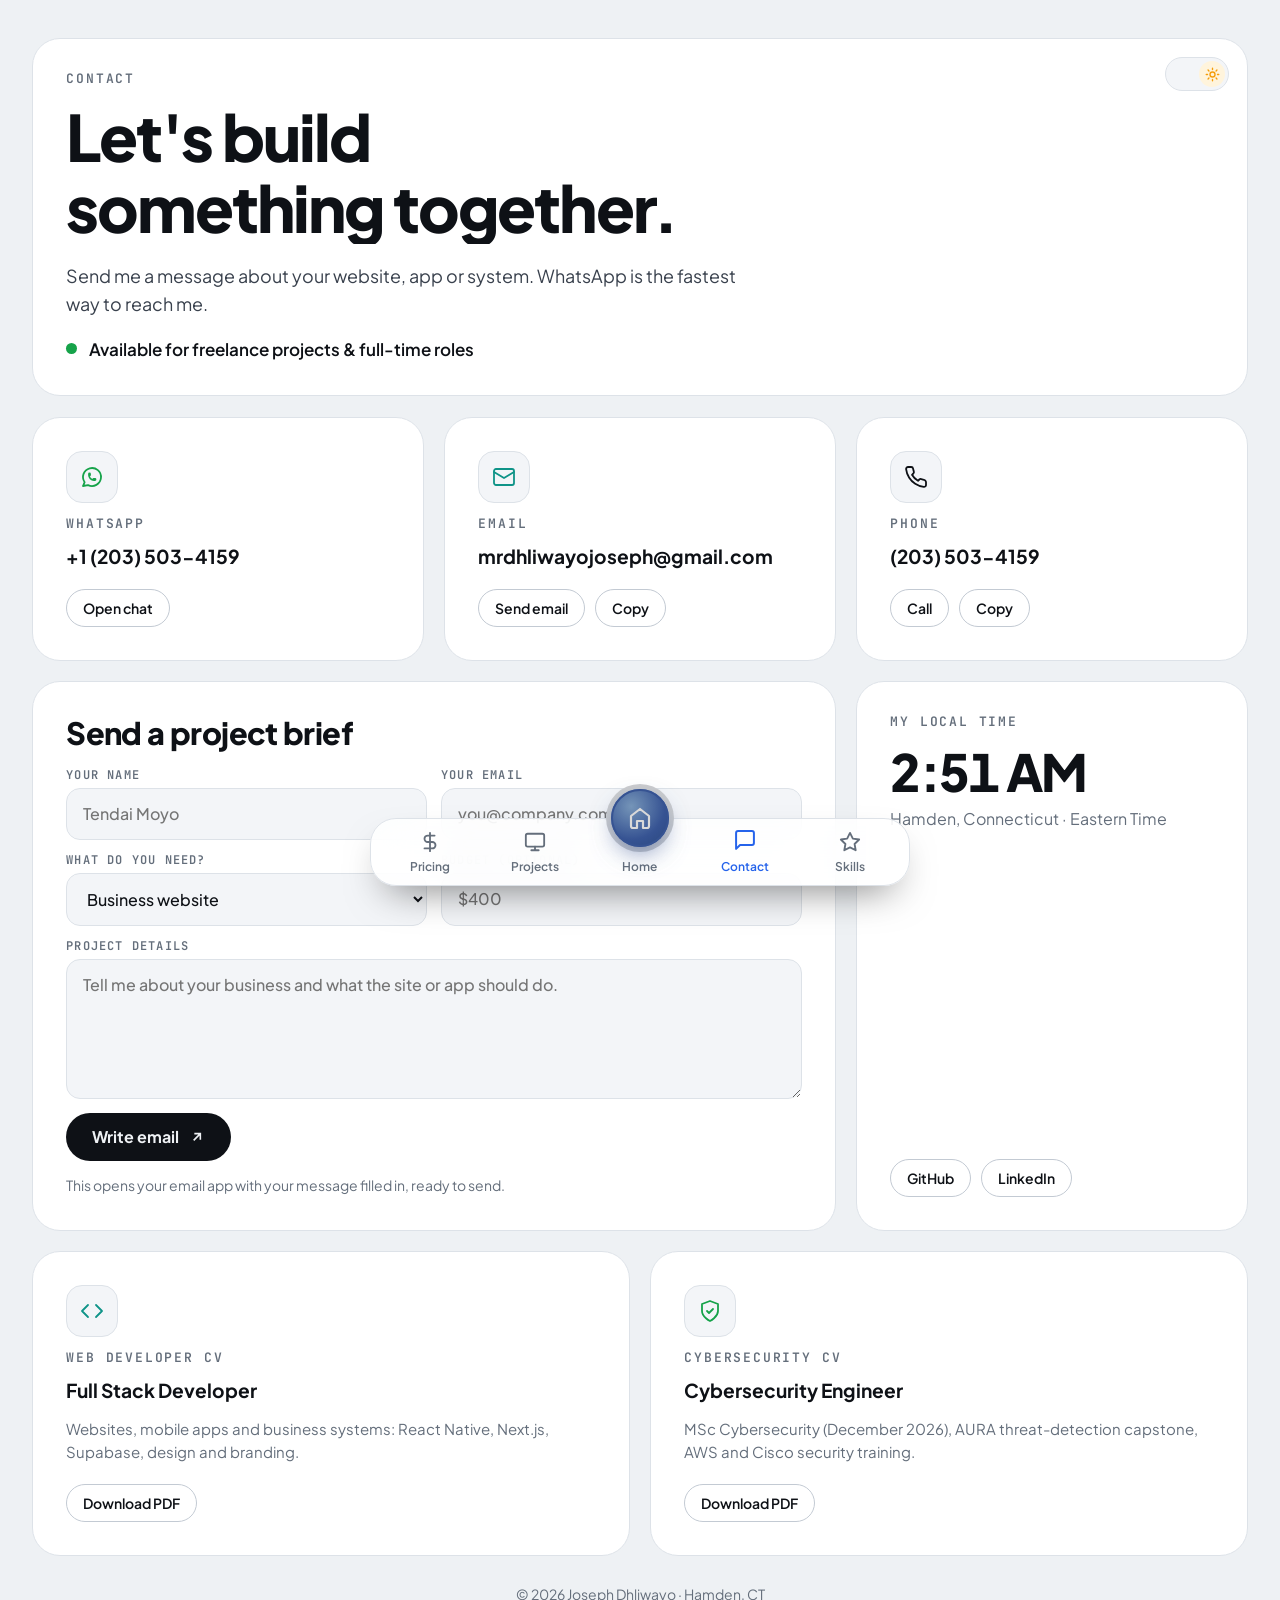
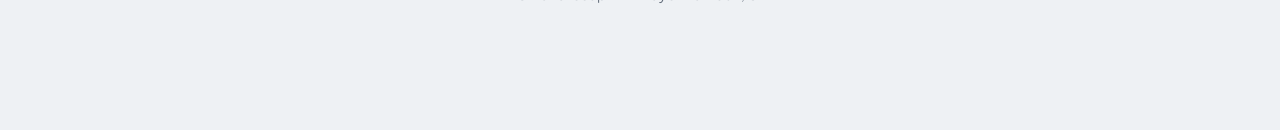
==== commit 5b2e0137: "Offer separate web and cybersecurity CV downloads Co-Authored-By: Claude Opus 5.5 <noreply@anthropic" ====
--- a/contact.html
+++ b/contact.html
@@ -6,6 +6,8 @@
 <title>Contact · Joseph Dhliwayo</title>
 <meta name="description" content="Contact Joseph Dhliwayo by WhatsApp, email or phone about your project.">
 <meta name="theme-color" content="#0b0d10">
+<link rel="icon" type="image/png" href="/favicon.png">
+<link rel="apple-touch-icon" href="/apple-touch-icon.png">
 <script>
   // Set the theme before paint so there is no flash; skip the dock intro after the first page.
   (function () {
@@ -95,9 +97,27 @@
       <p>Hamden, Connecticut · Eastern Time</p>
       <div class="actions" style="display:flex;gap:10px;flex-wrap:wrap;margin-top:auto;padding-top:12px">
         <a class="pill" href="https://github.com/JosephDhliwayo" target="_blank" rel="noopener">GitHub</a>
-        <!-- EDIT: your LinkedIn profile URL -->
-        <a class="pill" href="https://www.linkedin.com/" target="_blank" rel="noopener">LinkedIn</a>
-        <a class="pill" href="cv.pdf" download>Download CV</a>
+        <a class="pill" href="https://www.linkedin.com/in/joseph-dhliwayo-12b90b17b" target="_blank" rel="noopener">LinkedIn</a>
+      </div>
+    </section>
+
+    <section class="tile c-card cv-card" id="cv">
+      <span class="c-icon c-teal"><svg viewBox="0 0 24 24" fill="none" stroke="currentColor" stroke-width="1.8" stroke-linecap="round" stroke-linejoin="round"><path d="m16 18 6-6-6-6M8 6l-6 6 6 6"/></svg></span>
+      <span class="label">Web Developer CV</span>
+      <span class="val">Full Stack Developer</span>
+      <p class="cv-desc">Websites, mobile apps and business systems: React Native, Next.js, Supabase, design and branding.</p>
+      <div class="actions">
+        <a class="pill" href="cv.pdf" download="Joseph Dhliwayo CV - Full Stack Developer.pdf">Download PDF</a>
+      </div>
+    </section>
+
+    <section class="tile c-card cv-card">
+      <span class="c-icon c-green"><svg viewBox="0 0 24 24" fill="none" stroke="currentColor" stroke-width="1.8" stroke-linecap="round" stroke-linejoin="round"><path d="M12 22s8-4 8-10V5l-8-3-8 3v7c0 6 8 10 8 10z"/><path d="m9 12 2 2 4-4"/></svg></span>
+      <span class="label">Cybersecurity CV</span>
+      <span class="val">Cybersecurity Engineer</span>
+      <p class="cv-desc">MSc Cybersecurity (December 2026), AURA threat-detection capstone, AWS and Cisco security training.</p>
+      <div class="actions">
+        <a class="pill" href="cv-cybersecurity.pdf" download="Joseph Dhliwayo CV - Cybersecurity Engineer.pdf">Download PDF</a>
       </div>
     </section>
 
--- a/styles.css
+++ b/styles.css
@@ -181,8 +181,8 @@
 
 /* Row 2 */
 .photo { grid-column: span 3; padding: 0; min-height: 380px; margin: 0; background: linear-gradient(160deg, #2a2f36, #121417); color: #f2f4f7; }
-.photo img { position: absolute; inset: 0; width: 100%; height: 100%; object-fit: cover; filter: grayscale(1) contrast(1.05); transition: transform 1.2s var(--ease), filter .6s; }
-.photo:hover img { transform: scale(1.05); filter: grayscale(.2); }
+.photo img { position: absolute; inset: 0; width: 100%; height: 100%; object-fit: cover; object-position: center 22%; transform: scale(1.22); transform-origin: 50% 30%; filter: grayscale(1) contrast(1.12) brightness(1.02); transition: transform 1.2s var(--ease), filter .6s; }
+.photo:hover img { transform: scale(1.28); }
 .photo .initials { position: absolute; inset: 0; display: grid; place-items: center; font: 800 96px/1 var(--display); color: #2c323a; letter-spacing: -.04em; }
 .photo .cap { position: absolute; left: 24px; bottom: 22px; z-index: 1; }
 .photo .cap b { display: block; font: 800 19px/1.2 var(--display); letter-spacing: .06em; text-transform: uppercase; }
@@ -517,3 +517,26 @@
 a:hover .mini-grid img:nth-child(even) { transform: translateY(4px) rotate(1deg); }
 .c-icon.c-green { color: var(--live); }
 .c-icon.c-teal { color: var(--accent); }
+
+/* Projects: three wide cards in a row; mixed-width cards in the last group */
+.proj-sm.wide { grid-column: span 4; }
+.work.third { grid-column: span 4; }
+.work.half { grid-column: span 6; }
+.work.half .thumb { aspect-ratio: 16 / 6; }
+@media (max-width: 760px) {
+  .proj-sm.wide, .work.third, .work.half { grid-column: span 12; }
+  .work.half .thumb { aspect-ratio: 16 / 9; }
+}
+
+/* Projects: highlight panel beside a featured project */
+.comp.side { grid-column: span 4; }
+@media (max-width: 1200px) {
+  .comp.side { grid-column: span 12; }
+}
+
+/* Contact: CV downloads */
+.cv-card { grid-column: span 6; scroll-margin-top: 24px; }
+.cv-card .cv-desc { margin: 0; color: var(--muted); font-size: 15px; }
+@media (max-width: 760px) {
+  .cv-card { grid-column: span 12; }
+}
